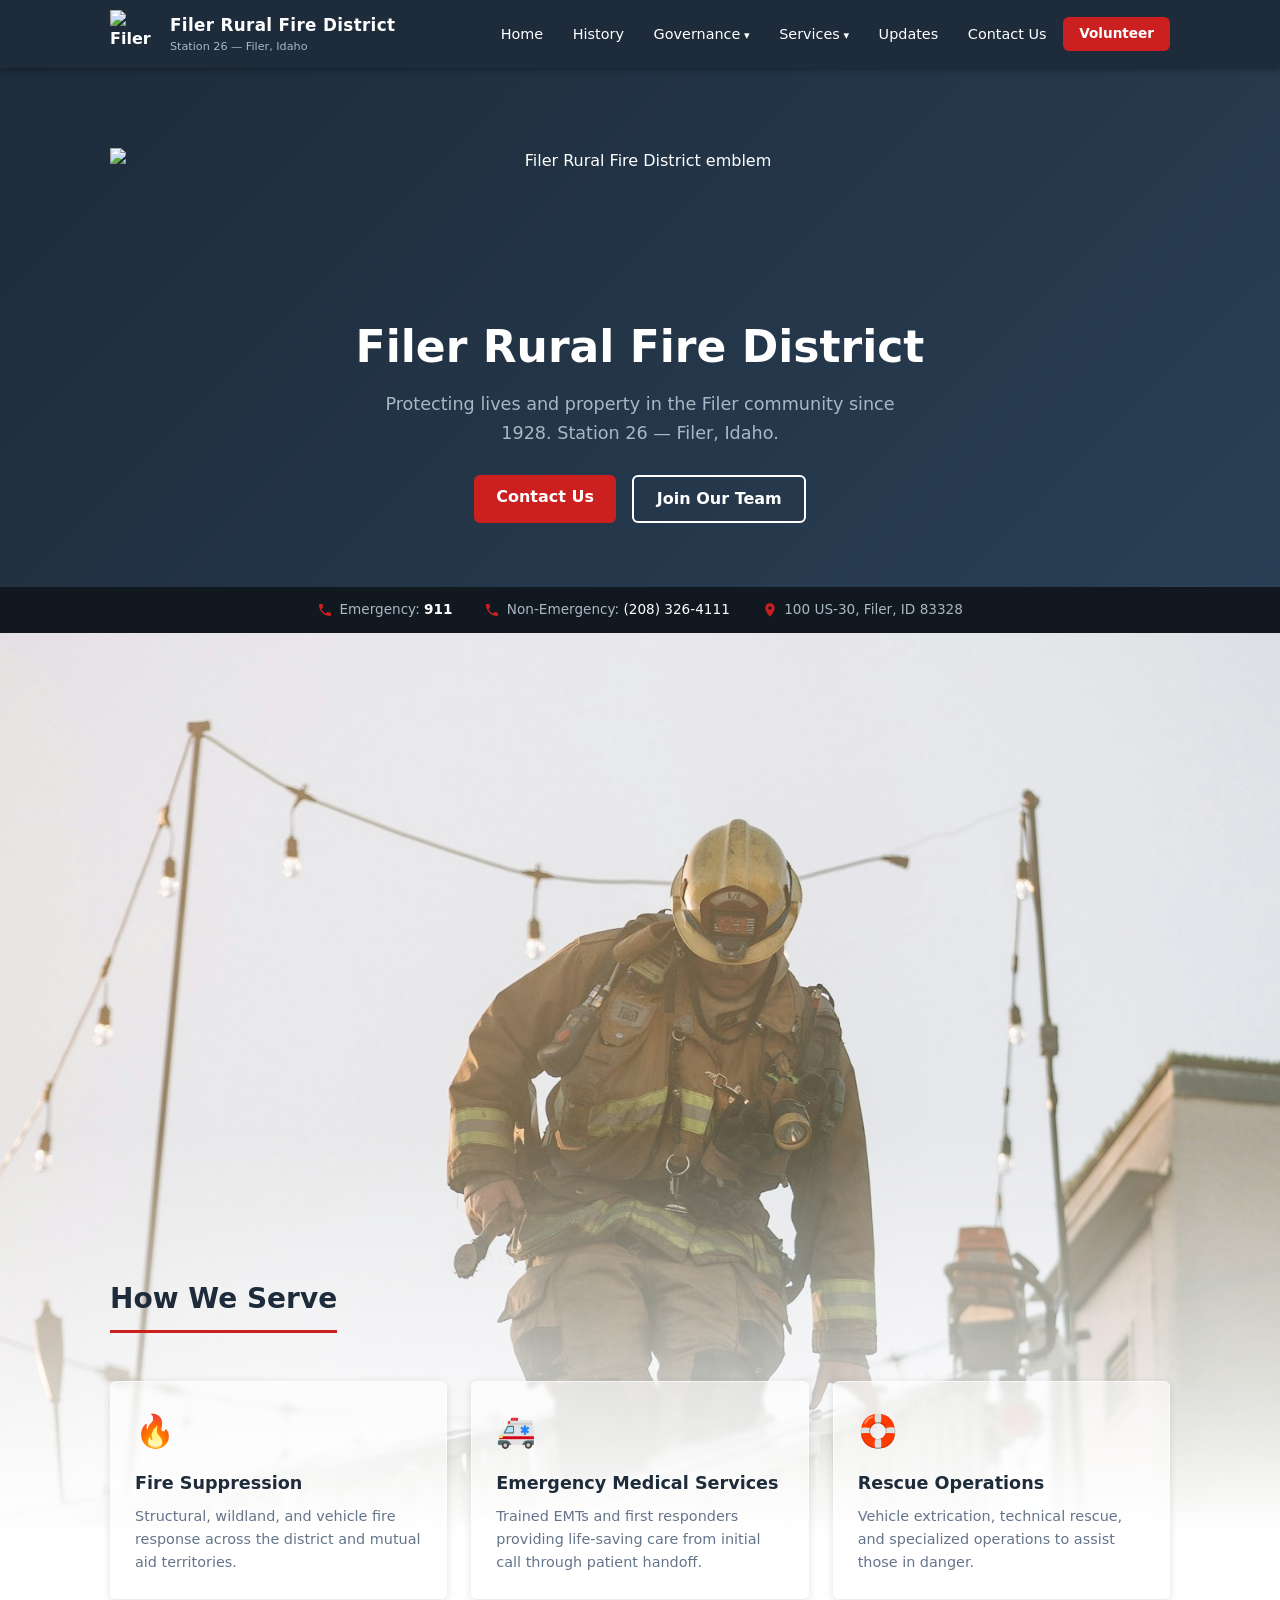
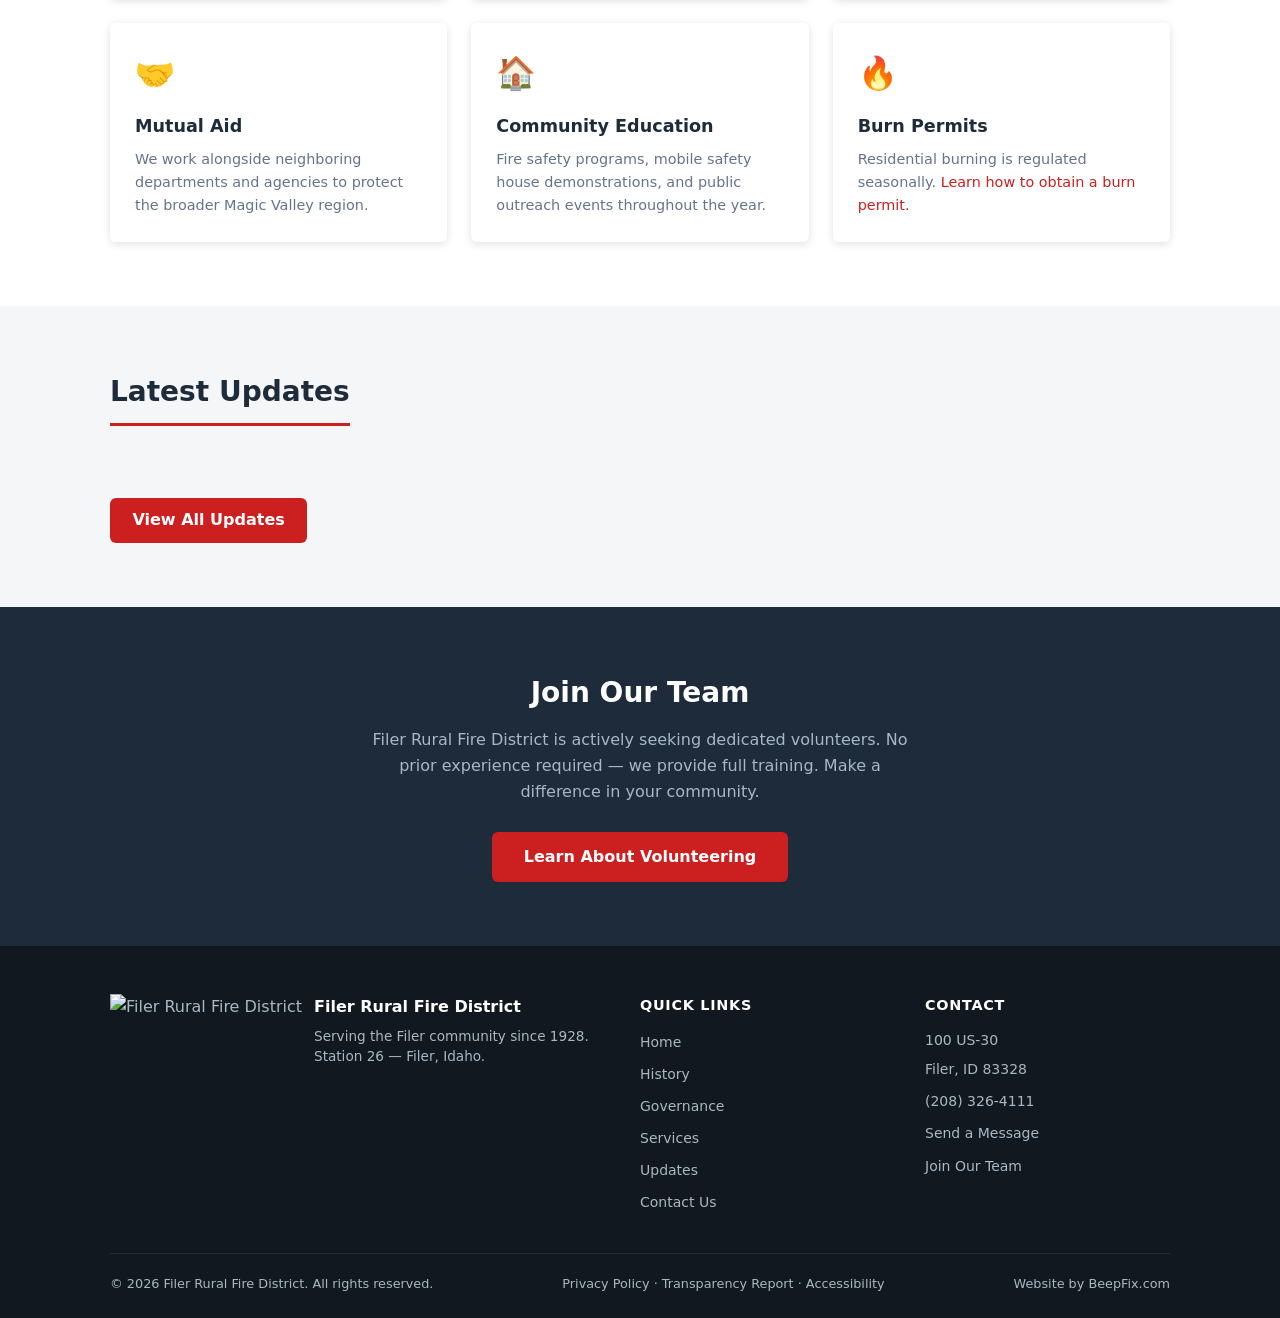
==== index.html @ ed8d9b45 "Add photos throughout site — homepage hero strip, history page, services Homepage: - Move quick-bar " ====
<!DOCTYPE html>
<html lang="en">
<head>
  <meta charset="UTF-8">
  <meta name="viewport" content="width=device-width, initial-scale=1.0">
  <meta name="description" content="Filer Rural Fire District – Station 26. Serving Filer, Idaho and surrounding areas with fire suppression, EMS, and rescue services since 1928.">
  <title>Filer Rural Fire District – Station 26</title>
  <link rel="stylesheet" href="/css/style.css">
  <link rel="icon" href="/assets/images/logo.png" type="image/png">
</head>
<body>

  <div id="site-header"></div>

  <div class="alert-banner" id="alert-banner">
    <!-- Populated by JS when alert is active -->
  </div>

  <!-- Hero -->
  <section class="hero">
    <div class="container hero-content">
      <img src="/assets/images/logo.png" alt="Filer Rural Fire District emblem" class="hero-logo">
      <h1>Filer Rural Fire District</h1>
      <p>Protecting lives and property in the Filer community since 1928. Station 26 — Filer, Idaho.</p>
      <div class="hero-actions">
        <a href="/contact.html" class="btn btn-primary">Contact Us</a>
        <a href="/volunteer.html" class="btn btn-outline">Join Our Team</a>
      </div>
    </div>
  </section>

  <!-- Quick contact bar -->
  <div class="quick-bar">
    <div class="container quick-bar-inner">
      <div class="quick-bar-item">
        <svg viewBox="0 0 24 24"><path d="M6.6 10.8c1.4 2.8 3.8 5.1 6.6 6.6l2.2-2.2c.3-.3.7-.4 1-.2 1.1.4 2.3.6 3.6.6.6 0 1 .4 1 1V20c0 .6-.4 1-1 1-9.4 0-17-7.6-17-17 0-.6.4-1 1-1h3.5c.6 0 1 .4 1 1 0 1.3.2 2.5.6 3.6.1.3 0 .7-.2 1L6.6 10.8z"/></svg>
        <span>Emergency: <strong style="color:#fff;">911</strong></span>
      </div>
      <div class="quick-bar-item">
        <svg viewBox="0 0 24 24"><path d="M6.6 10.8c1.4 2.8 3.8 5.1 6.6 6.6l2.2-2.2c.3-.3.7-.4 1-.2 1.1.4 2.3.6 3.6.6.6 0 1 .4 1 1V20c0 .6-.4 1-1 1-9.4 0-17-7.6-17-17 0-.6.4-1 1-1h3.5c.6 0 1 .4 1 1 0 1.3.2 2.5.6 3.6.1.3 0 .7-.2 1L6.6 10.8z"/></svg>
        <span>Non-Emergency: <a href="tel:+12083264111" style="color:#fff;">(208) 326-4111</a></span>
      </div>
      <div class="quick-bar-item">
        <svg viewBox="0 0 24 24"><path d="M12 2C8.13 2 5 5.13 5 9c0 5.25 7 13 7 13s7-7.75 7-13c0-3.87-3.13-7-7-7zm0 9.5c-1.38 0-2.5-1.12-2.5-2.5s1.12-2.5 2.5-2.5 2.5 1.12 2.5 2.5-1.12 2.5-2.5 2.5z"/></svg>
        <span>100 US-30, Filer, ID 83328</span>
      </div>
    </div>
  </div>

  <!-- Photo strip — single firefighter with fade into cards below -->
  <div class="photo-strip-single">
    <img src="/assets/images/site/firefighter-ladder.jpg" alt="Filer Rural Fire District firefighter in action">
  </div>

  <!-- Services overview -->
  <section class="section" style="position:relative;z-index:1;">
    <div class="container">
      <h2 class="section-title">How We Serve</h2>
      <div class="cards-grid">
        <div class="card">
          <div class="card-icon">🔥</div>
          <h3>Fire Suppression</h3>
          <p>Structural, wildland, and vehicle fire response across the district and mutual aid territories.</p>
        </div>
        <div class="card">
          <div class="card-icon">🚑</div>
          <h3>Emergency Medical Services</h3>
          <p>Trained EMTs and first responders providing life-saving care from initial call through patient handoff.</p>
        </div>
        <div class="card">
          <div class="card-icon">🛟</div>
          <h3>Rescue Operations</h3>
          <p>Vehicle extrication, technical rescue, and specialized operations to assist those in danger.</p>
        </div>
        <div class="card">
          <div class="card-icon">🤝</div>
          <h3>Mutual Aid</h3>
          <p>We work alongside neighboring departments and agencies to protect the broader Magic Valley region.</p>
        </div>
        <div class="card">
          <div class="card-icon">🏠</div>
          <h3>Community Education</h3>
          <p>Fire safety programs, mobile safety house demonstrations, and public outreach events throughout the year.</p>
        </div>
        <div class="card">
          <div class="card-icon">🔥</div>
          <h3>Burn Permits</h3>
          <p>Residential burning is regulated seasonally. <a href="/services.html#burn-permits">Learn how to obtain a burn permit.</a></p>
        </div>
      </div>
    </div>
  </section>

  <!-- Latest news -->
  <section class="section bg-light">
    <div class="container">
      <h2 class="section-title">Latest Updates</h2>
      <div class="news-grid" data-limit="3"></div>
      <p style="margin-top:1.5rem;"><a href="/news.html" class="btn btn-primary">View All Updates</a></p>
    </div>
  </section>

  <!-- Volunteer CTA -->
  <section class="section bg-navy">
    <div class="container" style="text-align:center;">
      <h2 style="font-size:1.75rem;color:#fff;margin-bottom:.75rem;">Join Our Team</h2>
      <p style="color:var(--gray);max-width:540px;margin:0 auto 1.75rem;">Filer Rural Fire District is actively seeking dedicated volunteers. No prior experience required — we provide full training. Make a difference in your community.</p>
      <a href="/volunteer.html" class="btn btn-primary" style="font-size:1rem;padding:.75rem 2rem;">Learn About Volunteering</a>
    </div>
  </section>

  <div id="site-footer"></div>

  <script src="/js/components.js"></script>
  <script src="/js/main.js"></script>
  <script src="/js/news.js"></script>
</body>
</html>
---- css/style.css ----
/* ── Variables ─────────────────────────────────────────── */
:root {
  --navy:   #1D2B3A;
  --red:    #CC2020;
  --white:  #FFFFFF;
  --gray:   #A8B8C4;
  --light:  #F4F6F8;
  --dark:   #111820;
  --text:   #2C3E50;
  --radius: 6px;
  --shadow: 0 2px 8px rgba(0,0,0,.12);
  --font:   'Segoe UI', system-ui, -apple-system, sans-serif;
}

/* ── Reset ─────────────────────────────────────────────── */
*, *::before, *::after { box-sizing: border-box; margin: 0; padding: 0; }
html { scroll-behavior: smooth; }
body { font-family: var(--font); color: var(--text); background: var(--white); line-height: 1.6; }
img { max-width: 100%; display: block; }
a { color: var(--red); text-decoration: none; }
a:hover { text-decoration: underline; }
ul { list-style: none; }

/* ── Utility ───────────────────────────────────────────── */
.container { max-width: 1100px; margin: 0 auto; padding: 0 1.25rem; }
.btn {
  display: inline-block;
  padding: .6rem 1.4rem;
  border-radius: var(--radius);
  font-weight: 600;
  cursor: pointer;
  transition: opacity .15s;
  text-decoration: none;
}
.btn:hover { opacity: .85; text-decoration: none; }
.btn-primary { background: var(--red); color: var(--white); }
.btn-outline { border: 2px solid var(--white); color: var(--white); background: transparent; }
.btn-outline:hover { background: var(--white); color: var(--navy); }
.section { padding: 4rem 0; }
.section-title {
  font-size: 1.75rem;
  font-weight: 700;
  color: var(--navy);
  margin-bottom: 1.5rem;
  padding-bottom: .5rem;
  border-bottom: 3px solid var(--red);
  display: inline-block;
}

/* ── Header / Nav ──────────────────────────────────────── */
header {
  background: var(--navy);
  position: sticky;
  top: 0;
  z-index: 100;
  box-shadow: 0 2px 6px rgba(0,0,0,.3);
}
.nav-inner {
  display: flex;
  align-items: center;
  justify-content: space-between;
  height: 68px;
}
.nav-brand {
  display: flex;
  align-items: center;
  gap: .75rem;
  color: var(--white);
  font-weight: 700;
  font-size: 1rem;
  text-decoration: none;
}
.nav-brand:hover { text-decoration: none; opacity: .9; }
.nav-brand img { height: 48px; width: 48px; object-fit: contain; }
.nav-brand-text span { display: block; }
.nav-brand-text .brand-main { font-size: 1.05rem; letter-spacing: .02em; }
.nav-brand-text .brand-sub { font-size: .7rem; color: var(--gray); font-weight: 400; }

nav ul {
  display: flex;
  gap: .25rem;
  align-items: center;
}
nav a {
  color: var(--white);
  padding: .45rem .8rem;
  border-radius: var(--radius);
  font-size: .9rem;
  font-weight: 500;
  transition: background .15s;
}
nav a:hover, nav a.active { background: rgba(255,255,255,.12); text-decoration: none; }

/* Dropdown */
.nav-dropdown { position: relative; }
.nav-dropdown > a::after { content: ' ▾'; font-size: .7rem; }
.dropdown-menu {
  display: none;
  position: absolute;
  top: calc(100% + 4px);
  left: 0;
  background: var(--navy);
  min-width: 180px;
  border-radius: var(--radius);
  box-shadow: var(--shadow);
  border-top: 2px solid var(--red);
}
.dropdown-menu a { display: block; padding: .55rem 1rem; font-size: .875rem; white-space: nowrap; }
.nav-dropdown:hover .dropdown-menu,
.nav-dropdown:focus-within .dropdown-menu { display: block; }

/* Hamburger */
.hamburger { display: none; flex-direction: column; gap: 5px; cursor: pointer; padding: .5rem; background: none; border: none; }
.hamburger span { display: block; width: 24px; height: 2px; background: var(--white); border-radius: 2px; transition: .25s; }

/* ── Hero ──────────────────────────────────────────────── */
.hero {
  background: linear-gradient(135deg, var(--navy) 0%, #2a3f55 100%);
  color: var(--white);
  padding: 5rem 0 4rem;
  text-align: center;
  position: relative;
  overflow: hidden;
}
.hero::before {
  content: '';
  position: absolute;
  inset: 0;
  background: none;
  opacity: .25;
}
.hero-content { position: relative; }
.hero img.hero-logo { height: 140px; margin: 0 auto 1.5rem; }
.hero h1 { font-size: clamp(1.75rem, 4vw, 2.75rem); font-weight: 800; margin-bottom: .5rem; }
.hero p { font-size: 1.1rem; color: var(--gray); margin-bottom: 1.75rem; max-width: 560px; margin-left: auto; margin-right: auto; }
.hero-actions { display: flex; gap: 1rem; justify-content: center; flex-wrap: wrap; }

/* ── Alert Banner ──────────────────────────────────────── */
.alert-banner {
  background: var(--red);
  color: var(--white);
  text-align: center;
  padding: .6rem 1rem;
  font-size: .9rem;
  font-weight: 600;
  display: none; /* shown via JS when alert exists */
}
.alert-banner a { color: var(--white); text-decoration: underline; }

/* ── Quick Info Bar ────────────────────────────────────── */
.quick-bar {
  background: var(--dark);
  color: var(--gray);
  padding: .75rem 0;
  font-size: .85rem;
}
.quick-bar-inner {
  display: flex;
  justify-content: center;
  gap: 2rem;
  flex-wrap: wrap;
}
.quick-bar-item { display: flex; align-items: center; gap: .4rem; }
.quick-bar-item svg { width: 16px; height: 16px; fill: var(--red); flex-shrink: 0; }

/* ── Cards Grid ────────────────────────────────────────── */
.cards-grid {
  display: grid;
  grid-template-columns: repeat(auto-fit, minmax(280px, 1fr));
  gap: 1.5rem;
  margin-top: 1.5rem;
}
.card {
  background: rgba(255,255,255,.55);
  border: 1px solid rgba(255,255,255,.6);
  border-radius: var(--radius);
  padding: 1.5rem;
  box-shadow: var(--shadow);
  transition: transform .15s, box-shadow .15s;
  backdrop-filter: blur(2px);
}
.card:hover { transform: translateY(-3px); box-shadow: 0 6px 16px rgba(0,0,0,.1); }
.card-icon { font-size: 2rem; margin-bottom: .75rem; }
.card h3 { font-size: 1.1rem; color: var(--navy); margin-bottom: .5rem; }
.card p { font-size: .9rem; color: #64748b; }

/* ── News Feed ─────────────────────────────────────────── */
.news-grid {
  display: grid;
  grid-template-columns: repeat(auto-fill, minmax(300px, 1fr));
  gap: 1.5rem;
  margin-top: 1.5rem;
}
.news-card {
  border: 1px solid #e2e8f0;
  border-radius: var(--radius);
  overflow: hidden;
  box-shadow: var(--shadow);
  background: var(--white);
  transition: transform .15s;
}
.news-card:hover { transform: translateY(-3px); }
.news-card-img { width: 100%; height: 180px; object-fit: cover; background: var(--light); }
.news-card-body { padding: 1.25rem; }
.news-card-date { font-size: .75rem; color: var(--gray); margin-bottom: .35rem; }
.news-card-title { font-size: 1rem; font-weight: 700; color: var(--navy); margin-bottom: .5rem; }
.news-card-excerpt { font-size: .875rem; color: #64748b; }
.news-card-body a { display: inline-block; margin-top: .75rem; font-size: .875rem; font-weight: 600; color: var(--red); }

/* ── Section alt bg ────────────────────────────────────── */
.bg-light { background: var(--light); }
.bg-navy { background: var(--navy); color: var(--white); }
.bg-navy .section-title { color: var(--white); }

/* ── Page Hero (inner pages) ───────────────────────────── */
.page-hero {
  background: var(--navy);
  color: var(--white);
  padding: 2.5rem 0;
  border-bottom: 4px solid var(--red);
}
.page-hero h1 { font-size: 2rem; font-weight: 800; }
.page-hero p { color: var(--gray); margin-top: .4rem; }
.breadcrumb { font-size: .8rem; color: var(--gray); margin-bottom: .5rem; }
.breadcrumb a { color: var(--gray); }
.breadcrumb a:hover { color: var(--white); }

/* ── Prose content ─────────────────────────────────────── */
.prose { max-width: 760px; }
.prose h2 { font-size: 1.4rem; color: var(--navy); margin: 2rem 0 .75rem; }
.prose h3 { font-size: 1.1rem; color: var(--navy); margin: 1.5rem 0 .5rem; }
.prose p { margin-bottom: 1rem; }
.prose ul { list-style: disc; padding-left: 1.5rem; margin-bottom: 1rem; }
.prose ul li { margin-bottom: .35rem; }

/* ── Staff Table ───────────────────────────────────────── */
.staff-grid {
  display: grid;
  grid-template-columns: repeat(auto-fill, minmax(200px, 1fr));
  gap: 1.25rem;
  margin-top: 1.5rem;
}
.staff-card {
  text-align: center;
  padding: 1.25rem 1rem;
  border: 1px solid #e2e8f0;
  border-radius: var(--radius);
  background: var(--white);
  box-shadow: var(--shadow);
}
.staff-avatar {
  width: 72px; height: 72px;
  border-radius: 50%;
  background: var(--light);
  margin: 0 auto .75rem;
  display: flex;
  align-items: center;
  justify-content: center;
  font-size: 1.75rem;
  border: 3px solid var(--red);
}
.staff-name { font-weight: 700; color: var(--navy); font-size: .95rem; }
.staff-role { font-size: .8rem; color: #64748b; margin-top: .2rem; }

/* ── FAQ Accordion ─────────────────────────────────────── */
.faq-item { border-bottom: 1px solid #e2e8f0; }
.faq-question {
  width: 100%;
  background: none;
  border: none;
  text-align: left;
  padding: 1rem 0;
  font-size: 1rem;
  font-weight: 600;
  color: var(--navy);
  cursor: pointer;
  display: flex;
  justify-content: space-between;
  align-items: center;
  gap: 1rem;
}
.faq-question::after { content: '+'; font-size: 1.25rem; color: var(--red); flex-shrink: 0; }
.faq-question[aria-expanded="true"]::after { content: '−'; }
.faq-answer { display: none; padding: 0 0 1rem; color: #64748b; font-size: .95rem; }
.faq-answer.open { display: block; }

/* ── Contact Form ──────────────────────────────────────── */
.contact-layout {
  display: grid;
  grid-template-columns: 1fr 1fr;
  gap: 3rem;
  align-items: start;
}
.form-group { margin-bottom: 1.25rem; }
.form-group label { display: block; font-weight: 600; font-size: .9rem; margin-bottom: .4rem; color: var(--navy); }
.form-group input,
.form-group select,
.form-group textarea {
  width: 100%;
  padding: .65rem .85rem;
  border: 1px solid #cbd5e1;
  border-radius: var(--radius);
  font-size: .95rem;
  font-family: var(--font);
  transition: border-color .15s;
}
.form-group input:focus,
.form-group select:focus,
.form-group textarea:focus {
  outline: none;
  border-color: var(--navy);
  box-shadow: 0 0 0 3px rgba(29,43,58,.1);
}
.form-group textarea { resize: vertical; min-height: 130px; }
.form-success { display: none; background: #ecfdf5; border: 1px solid #6ee7b7; border-radius: var(--radius); padding: 1rem 1.25rem; color: #065f46; }

.contact-info-item {
  display: flex;
  gap: 1rem;
  margin-bottom: 1.5rem;
  align-items: flex-start;
}
.contact-info-icon {
  width: 40px; height: 40px;
  border-radius: 50%;
  background: var(--red);
  display: flex;
  align-items: center;
  justify-content: center;
  flex-shrink: 0;
}
.contact-info-icon svg { width: 18px; height: 18px; fill: var(--white); }
.contact-info-label { font-size: .8rem; color: var(--gray); }
.contact-info-value { font-weight: 600; color: var(--navy); }

.map-embed {
  margin-top: 1.5rem;
  border-radius: var(--radius);
  overflow: hidden;
  box-shadow: var(--shadow);
}
.map-embed iframe { display: block; width: 100%; }

/* ── Footer ────────────────────────────────────────────── */
footer {
  background: var(--dark);
  color: var(--gray);
  padding: 3rem 0 1.5rem;
}
.footer-grid {
  display: grid;
  grid-template-columns: 2fr 1fr 1fr;
  gap: 2.5rem;
  margin-bottom: 2rem;
}
.footer-brand { display: flex; align-items: flex-start; gap: .75rem; }
.footer-brand img { height: 56px; flex-shrink: 0; }
.footer-brand-text p { font-size: .85rem; margin-top: .4rem; line-height: 1.5; }
footer h4 { color: var(--white); font-size: .9rem; font-weight: 700; margin-bottom: .75rem; text-transform: uppercase; letter-spacing: .05em; }
footer ul li { margin-bottom: .4rem; }
footer ul a { color: var(--gray); font-size: .875rem; }
footer ul a:hover { color: var(--white); text-decoration: none; }
.footer-bottom {
  border-top: 1px solid rgba(255,255,255,.08);
  padding-top: 1.25rem;
  display: flex;
  justify-content: space-between;
  align-items: center;
  font-size: .8rem;
  flex-wrap: wrap;
  gap: .5rem;
}
.footer-bottom a { color: var(--gray); }
.footer-bottom a:hover { color: var(--white); }

/* ── Hero Split Layout ──────────────────────────────────── */
.hero-split {
  display: grid;
  grid-template-columns: 1fr 1fr;
  height: 460px;
}
.hero-split .hero-left {
  background: var(--navy);
  display: flex;
  align-items: center;
  justify-content: center;
  padding: 2rem 2.5rem;
  text-align: center;
}
.hero-split .hero-left .hero-logo { height: 90px; margin-bottom: 1rem; }
.hero-split .hero-left h1 { font-size: clamp(1.4rem, 2.5vw, 2rem); margin-bottom: .4rem; }
.hero-split .hero-left p { font-size: .95rem; margin-bottom: 1.25rem; }
.hero-split .hero-right {
  position: relative;
  overflow: hidden;
}
.hero-split .hero-right img {
  width: 100%;
  height: 100%;
  object-fit: cover;
  object-position: center 35%;
  display: block;
}
@media (max-width: 768px) {
  .hero-split { grid-template-columns: 1fr; height: auto; }
  .hero-split .hero-left { padding: 2.5rem 1.5rem; }
  .hero-split .hero-right { height: 220px; }
}

/* ── Photo Strip ────────────────────────────────────────── */
.photo-strip {
  display: grid;
  grid-template-columns: 1fr 1fr;
  overflow: hidden;
}
.photo-strip img {
  width: 100%;
  height: 460px;
  object-fit: cover;
  object-position: center center;
}
@media (max-width: 768px) {
  .photo-strip { grid-template-columns: 1fr; }
}
.photo-strip-single {
  position: relative;
  margin-bottom: -320px;
}
.photo-strip-single img {
  width: 100%;
  height: 900px;
  object-fit: cover;
  object-position: center 35%;
  display: block;
}
.photo-strip-single::after {
  content: '';
  position: absolute;
  bottom: 0;
  left: 0;
  right: 0;
  height: 45%;
  background: linear-gradient(to bottom, transparent, #ffffff);
  pointer-events: none;
}

/* ── Image + Text Split Layout ─────────────────────────── */
.history-split {
  display: grid;
  grid-template-columns: 1fr 1fr;
  gap: 2.5rem;
  align-items: center;
  margin: 2.5rem 0;
}
.history-split.reverse { direction: rtl; }
.history-split.reverse > * { direction: ltr; }
.history-split img {
  width: 100%;
  height: 300px;
  object-fit: cover;
  border-radius: 8px;
  box-shadow: 0 4px 16px rgba(0,0,0,.12);
}
.history-split .history-text h2 { margin-top: 0; }

/* ── Responsive ────────────────────────────────────────── */
@media (max-width: 768px) {
  .hamburger { display: flex; }
  nav { display: none; position: absolute; top: 68px; left: 0; right: 0; background: var(--navy); padding: 1rem; box-shadow: 0 4px 12px rgba(0,0,0,.3); }
  nav.open { display: block; }
  nav ul { flex-direction: column; gap: 0; }
  nav a { display: block; padding: .65rem 1rem; }
  .dropdown-menu { position: static; box-shadow: none; border-top: none; border-left: 2px solid var(--red); margin-left: 1rem; display: none; }
  .nav-dropdown.open .dropdown-menu { display: block; }
  .contact-layout { grid-template-columns: 1fr; }
  .footer-grid { grid-template-columns: 1fr; }
  .history-split { grid-template-columns: 1fr; }
  .history-split.reverse { direction: ltr; }
  .hero img.hero-logo { height: 100px; }
  .quick-bar-inner { gap: 1rem; }
}
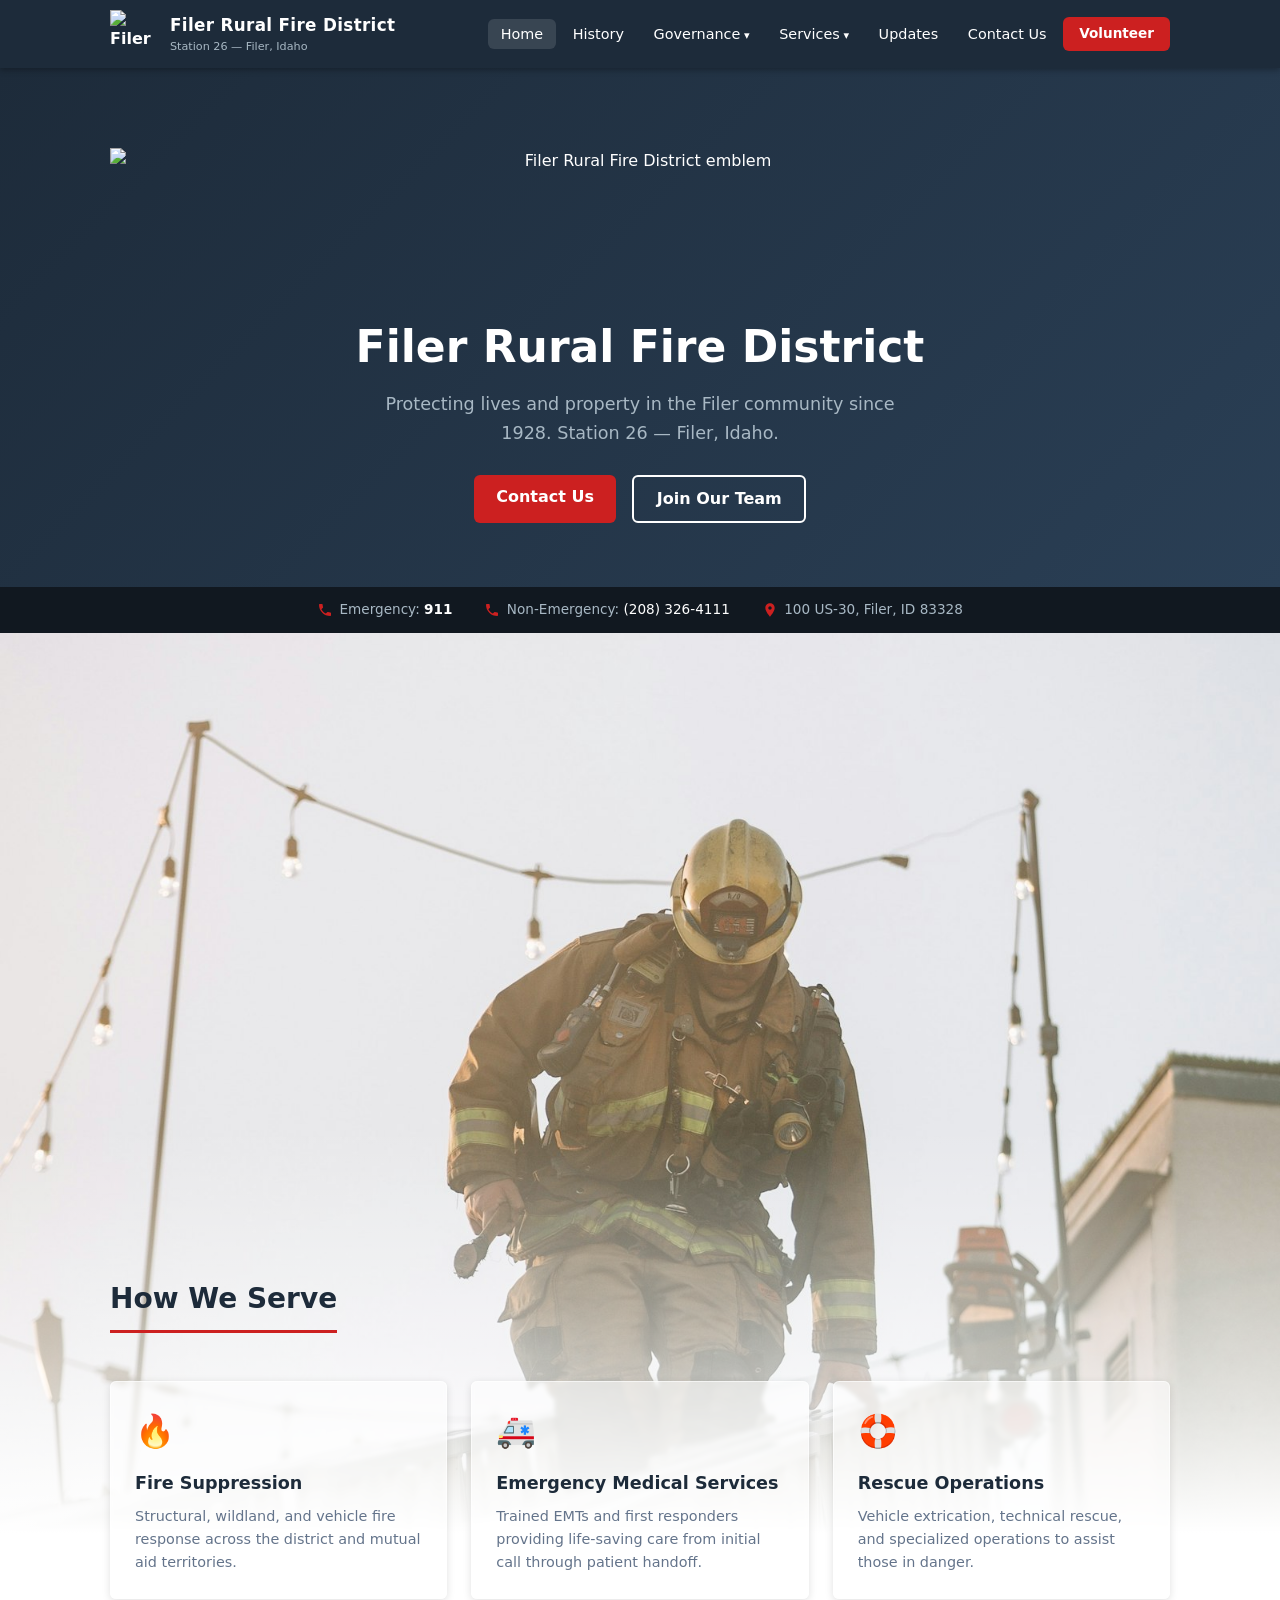
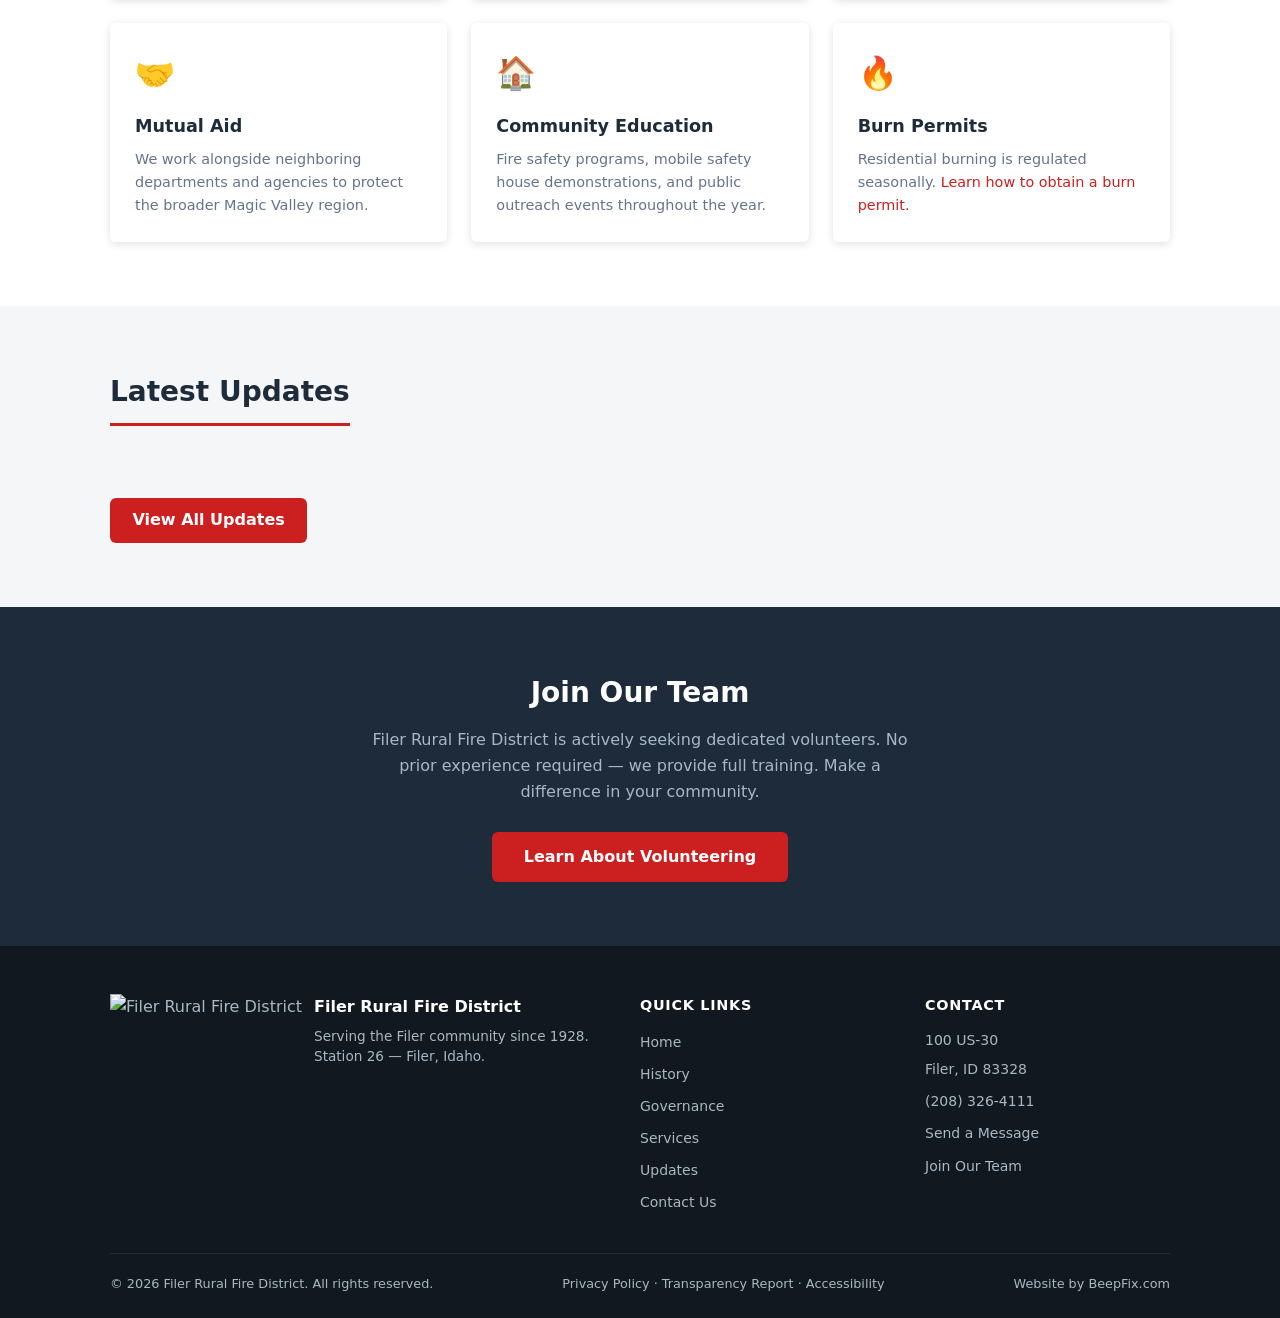
==== commit 509c601c: "Add quick-win SEO and UX improvements - Add custom 404.html page with navigation links (replaces def" ====
--- a/index.html
+++ b/index.html
@@ -4,6 +4,11 @@
   <meta charset="UTF-8">
   <meta name="viewport" content="width=device-width, initial-scale=1.0">
   <meta name="description" content="Filer Rural Fire District – Station 26. Serving Filer, Idaho and surrounding areas with fire suppression, EMS, and rescue services since 1928.">
+  <meta property="og:title" content="Filer Rural Fire District – Station 26">
+  <meta property="og:description" content="Serving Filer, Idaho with fire suppression, EMS, and rescue services since 1928.">
+  <meta property="og:type" content="website">
+  <meta property="og:image" content="/assets/images/logo.png">
+  <meta property="og:url" content="https://frfdwebsite.pages.dev/">
   <title>Filer Rural Fire District – Station 26</title>
   <link rel="stylesheet" href="/css/style.css">
   <link rel="icon" href="/assets/images/logo.png" type="image/png">
--- a/css/style.css
+++ b/css/style.css
@@ -259,6 +259,15 @@
   font-size: 1.75rem;
   border: 3px solid var(--red);
 }
+.staff-photo {
+  width: 80px; height: 80px;
+  border-radius: 50%;
+  object-fit: cover;
+  object-position: top;
+  margin: 0 auto .75rem;
+  display: block;
+  border: 3px solid var(--red);
+}
 .staff-name { font-weight: 700; color: var(--navy); font-size: .95rem; }
 .staff-role { font-size: .8rem; color: #64748b; margin-top: .2rem; }
 
@@ -444,6 +453,86 @@
   pointer-events: none;
 }
 
+/* ── Meeting Documents Accordion ───────────────────────── */
+.doc-accordion { margin-top: 1.5rem; }
+.doc-year {
+  border: 1px solid #e2e8f0;
+  border-radius: var(--radius);
+  margin-bottom: .75rem;
+  overflow: hidden;
+}
+.doc-year-btn {
+  width: 100%;
+  background: var(--navy);
+  color: var(--white);
+  border: none;
+  padding: 1rem 1.25rem;
+  text-align: left;
+  font-size: 1rem;
+  font-weight: 700;
+  cursor: pointer;
+  display: flex;
+  justify-content: space-between;
+  align-items: center;
+  transition: background .15s;
+}
+.doc-year-btn:hover { background: #253647; }
+.doc-year-btn .chevron { font-size: .75rem; transition: transform .25s; }
+.doc-year-btn[aria-expanded="true"] .chevron { transform: rotate(180deg); }
+.doc-year-body { display: none; padding: 1rem 1.25rem; background: #fff; }
+.doc-year-body.open { display: block; }
+.doc-grid {
+  display: grid;
+  grid-template-columns: 1fr auto auto;
+  gap: .5rem .75rem;
+  align-items: center;
+  font-size: .9rem;
+}
+.doc-grid-header {
+  font-weight: 700;
+  color: var(--navy);
+  padding-bottom: .4rem;
+  border-bottom: 2px solid var(--light);
+  margin-bottom: .25rem;
+}
+.doc-grid-row { display: contents; }
+.doc-grid-row span { padding: .35rem 0; border-bottom: 1px solid var(--light); color: var(--text); }
+.doc-link {
+  display: inline-block;
+  padding: .25rem .7rem;
+  border-radius: 4px;
+  font-size: .8rem;
+  font-weight: 600;
+  text-decoration: none;
+  border-bottom: 1px solid var(--light);
+}
+.doc-link.agenda { background: var(--navy); color: #fff; }
+.doc-link.minutes { background: var(--red); color: #fff; }
+.doc-link.folder { background: var(--light); color: var(--navy); border: 1px solid #cbd5e1; }
+.doc-link:hover { opacity: .85; }
+.doc-missing { font-size: .75rem; color: #94a3b8; padding: .25rem 0; border-bottom: 1px solid var(--light); }
+@media (max-width: 768px) {
+  .doc-grid { grid-template-columns: 1fr auto auto; font-size: .82rem; }
+}
+
+/* ── Meeting Year Links ─────────────────────────────────── */
+.doc-year-links { list-style: none; padding: 0; margin: 1rem 0; }
+.doc-year-links li { margin-bottom: .6rem; }
+.doc-year-links a {
+  display: inline-flex;
+  align-items: center;
+  gap: .5rem;
+  padding: .6rem 1.25rem;
+  background: var(--light);
+  border: 1px solid #e2e8f0;
+  border-radius: var(--radius);
+  color: var(--navy);
+  font-weight: 600;
+  text-decoration: none;
+  transition: background .15s, border-color .15s;
+}
+.doc-year-links a:hover { background: #e2e8f0; border-color: #cbd5e1; }
+
 /* ── Image + Text Split Layout ─────────────────────────── */
 .history-split {
   display: grid;
@@ -466,10 +555,35 @@
 /* ── Responsive ────────────────────────────────────────── */
 @media (max-width: 768px) {
   .hamburger { display: flex; }
-  nav { display: none; position: absolute; top: 68px; left: 0; right: 0; background: var(--navy); padding: 1rem; box-shadow: 0 4px 12px rgba(0,0,0,.3); }
-  nav.open { display: block; }
+
+  /* Slide-in drawer from right */
+  nav {
+    position: fixed;
+    top: 68px; right: 0;
+    width: 220px;
+    height: auto;
+    background: var(--navy);
+    padding: 1rem 0 .5rem;
+    box-shadow: -4px 4px 20px rgba(0,0,0,.35);
+    border-radius: 0 0 0 10px;
+    transform: translateX(100%);
+    transition: transform .25s ease;
+    z-index: 200;
+  }
+  nav.open { transform: translateX(0); }
   nav ul { flex-direction: column; gap: 0; }
-  nav a { display: block; padding: .65rem 1rem; }
+  nav a { display: block; padding: .75rem 1.25rem; font-size: 1rem; border-bottom: 1px solid rgba(255,255,255,.07); }
+  nav ul > li:last-child > a { border-bottom: none; }
+
+  /* Overlay behind drawer */
+  nav.open::before {
+    content: '';
+    position: fixed;
+    inset: 0;
+    background: rgba(0,0,0,.4);
+    z-index: -1;
+  }
+
   .dropdown-menu { position: static; box-shadow: none; border-top: none; border-left: 2px solid var(--red); margin-left: 1rem; display: none; }
   .nav-dropdown.open .dropdown-menu { display: block; }
   .contact-layout { grid-template-columns: 1fr; }
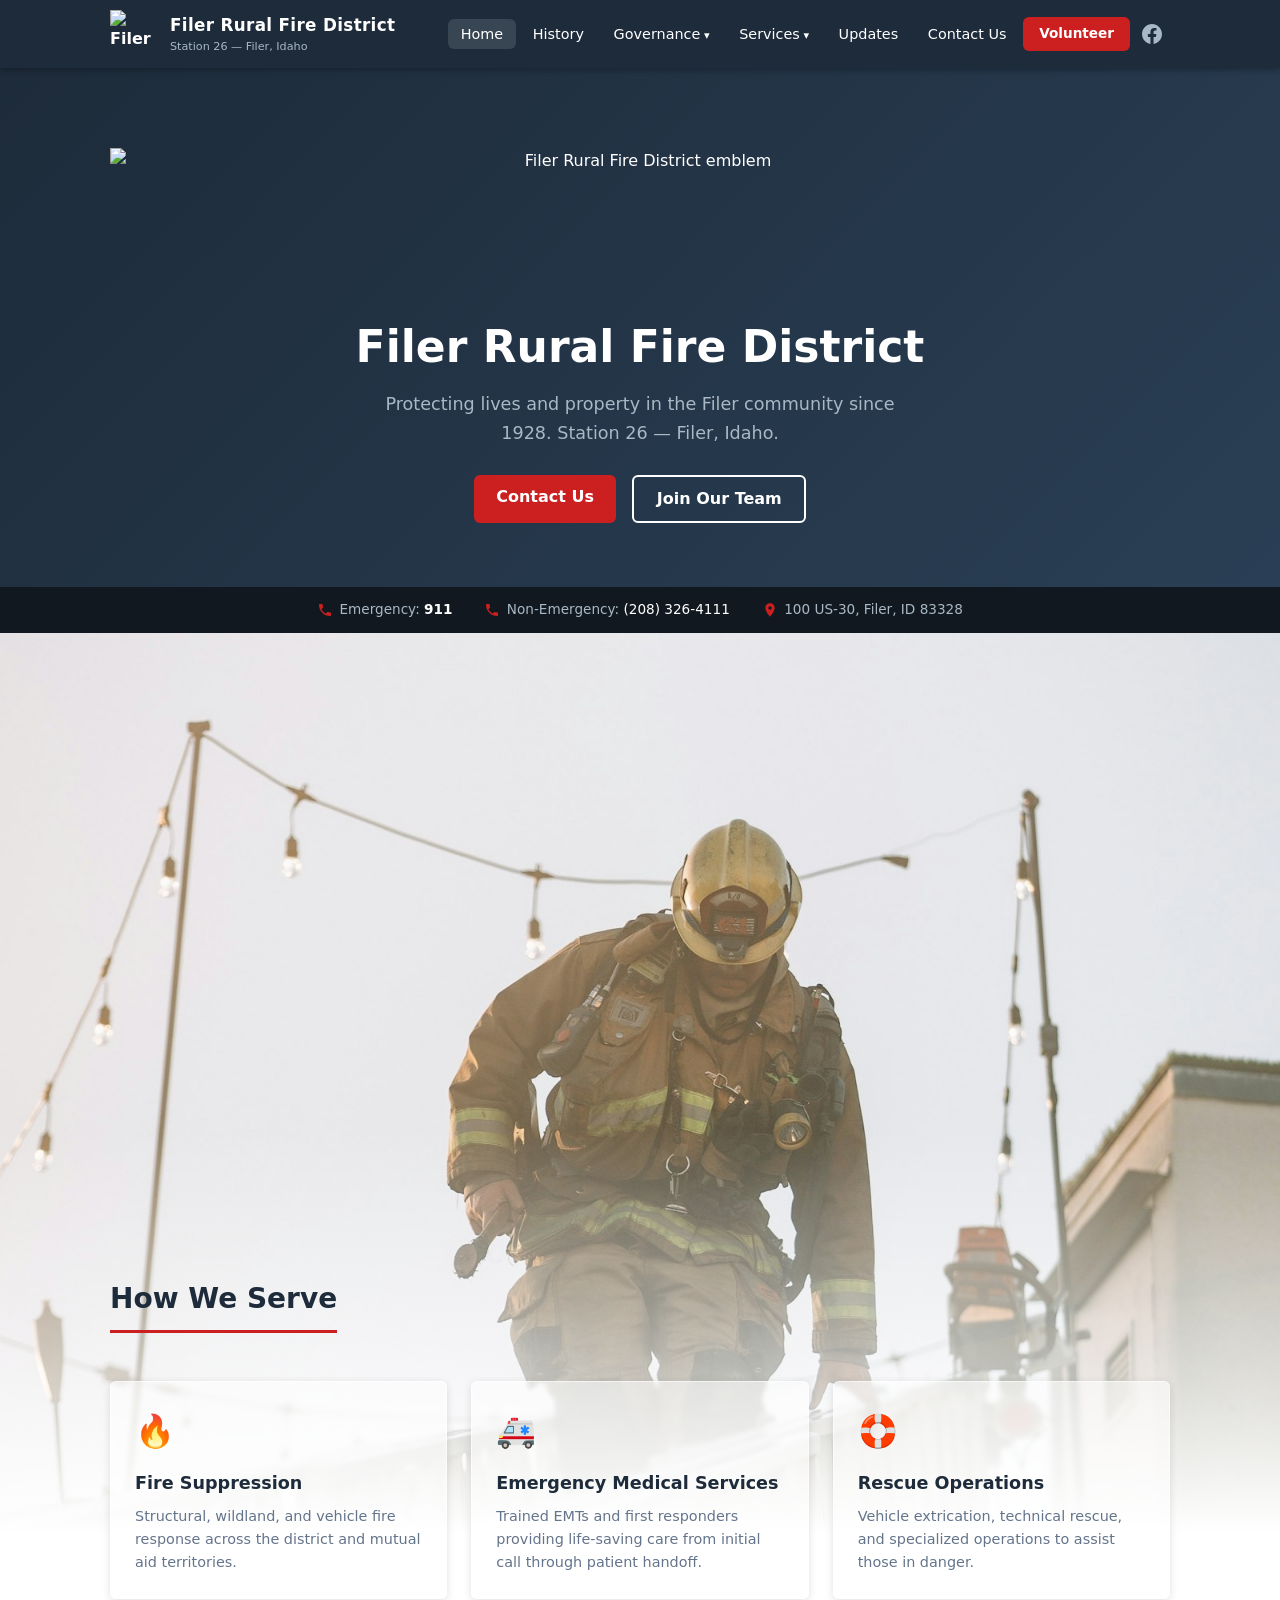
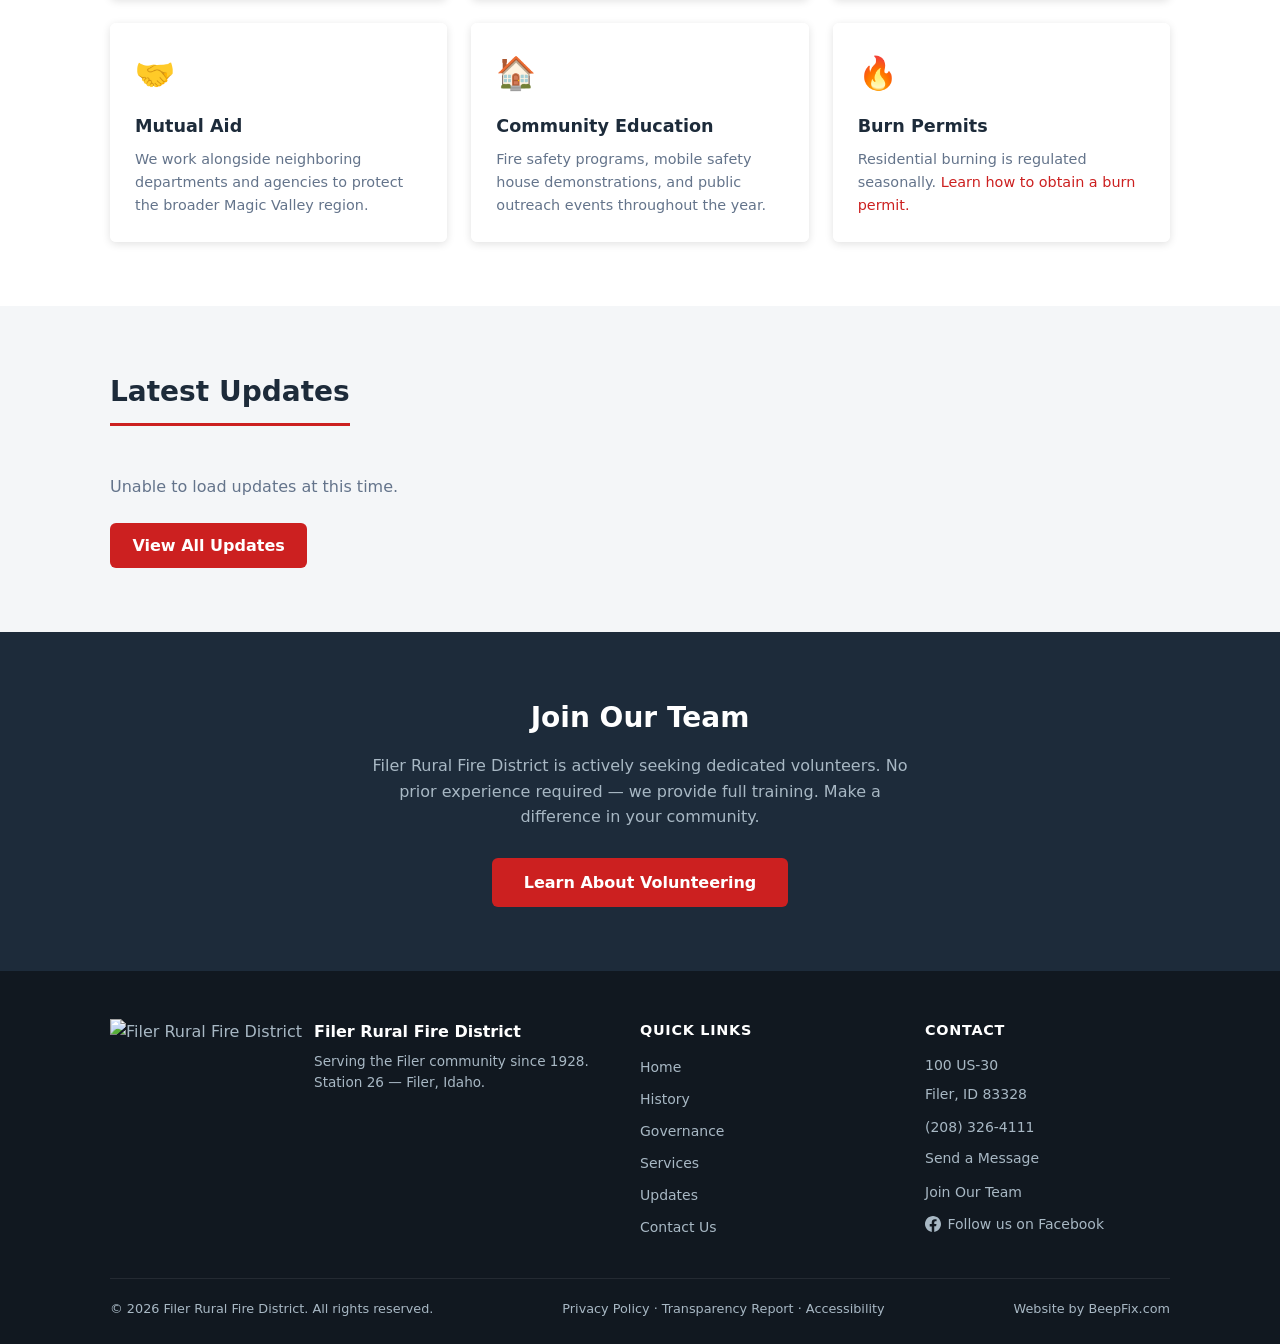
==== commit afcfd0e5: "Accessibility fixes — WCAG 2.1 AA compliance (ADA Title II) - Add aria-hidden="true" to all decorati" ====
--- a/index.html
+++ b/index.html
@@ -63,32 +63,32 @@
       <h2 class="section-title">How We Serve</h2>
       <div class="cards-grid">
         <div class="card">
-          <div class="card-icon">🔥</div>
+          <div class="card-icon" aria-hidden="true">🔥</div>
           <h3>Fire Suppression</h3>
           <p>Structural, wildland, and vehicle fire response across the district and mutual aid territories.</p>
         </div>
         <div class="card">
-          <div class="card-icon">🚑</div>
+          <div class="card-icon" aria-hidden="true">🚑</div>
           <h3>Emergency Medical Services</h3>
           <p>Trained EMTs and first responders providing life-saving care from initial call through patient handoff.</p>
         </div>
         <div class="card">
-          <div class="card-icon">🛟</div>
+          <div class="card-icon" aria-hidden="true">🛟</div>
           <h3>Rescue Operations</h3>
           <p>Vehicle extrication, technical rescue, and specialized operations to assist those in danger.</p>
         </div>
         <div class="card">
-          <div class="card-icon">🤝</div>
+          <div class="card-icon" aria-hidden="true">🤝</div>
           <h3>Mutual Aid</h3>
           <p>We work alongside neighboring departments and agencies to protect the broader Magic Valley region.</p>
         </div>
         <div class="card">
-          <div class="card-icon">🏠</div>
+          <div class="card-icon" aria-hidden="true">🏠</div>
           <h3>Community Education</h3>
           <p>Fire safety programs, mobile safety house demonstrations, and public outreach events throughout the year.</p>
         </div>
         <div class="card">
-          <div class="card-icon">🔥</div>
+          <div class="card-icon" aria-hidden="true">🔥</div>
           <h3>Burn Permits</h3>
           <p>Residential burning is regulated seasonally. <a href="/services.html#burn-permits">Learn how to obtain a burn permit.</a></p>
         </div>
--- a/css/style.css
+++ b/css/style.css
@@ -516,6 +516,61 @@
 }
 
 /* ── Meeting Year Links ─────────────────────────────────── */
+/* ── Services photo grid + lightbox ────────────────────── */
+.services-photo-grid {
+  display: grid;
+  grid-template-columns: repeat(3, 1fr);
+  gap: 1rem;
+}
+.lightbox-trigger {
+  display: block;
+  width: 100%;
+  padding: 0;
+  border: none;
+  background: none;
+  cursor: zoom-in;
+  border-radius: 8px;
+  overflow: hidden;
+  box-shadow: 0 2px 8px rgba(0,0,0,.12);
+  transition: transform .2s, box-shadow .2s;
+}
+.lightbox-trigger:hover { transform: scale(1.02); box-shadow: 0 6px 20px rgba(0,0,0,.2); }
+.lightbox-trigger img { width: 100%; height: auto; aspect-ratio: 4/3; object-fit: cover; display: block; }
+.lightbox {
+  display: none;
+  position: fixed;
+  inset: 0;
+  background: rgba(0,0,0,.88);
+  z-index: 2000;
+  align-items: center;
+  justify-content: center;
+  cursor: zoom-out;
+}
+.lightbox.open { display: flex; }
+.lightbox img { max-width: 90vw; max-height: 88vh; object-fit: contain; border-radius: 8px; box-shadow: 0 8px 40px rgba(0,0,0,.6); cursor: default; }
+.lightbox-close {
+  position: fixed;
+  top: 1rem;
+  right: 1rem;
+  background: rgba(255,255,255,.15);
+  border: none;
+  color: #fff;
+  font-size: 1.75rem;
+  line-height: 1;
+  width: 2.75rem;
+  height: 2.75rem;
+  border-radius: 50%;
+  cursor: pointer;
+  display: flex;
+  align-items: center;
+  justify-content: center;
+  transition: background .15s;
+}
+.lightbox-close:hover { background: rgba(255,255,255,.3); }
+@media (max-width: 768px) {
+  .services-photo-grid { grid-template-columns: 1fr; }
+}
+
 .doc-year-links { list-style: none; padding: 0; margin: 1rem 0; }
 .doc-year-links li { margin-bottom: .6rem; }
 .doc-year-links a {
